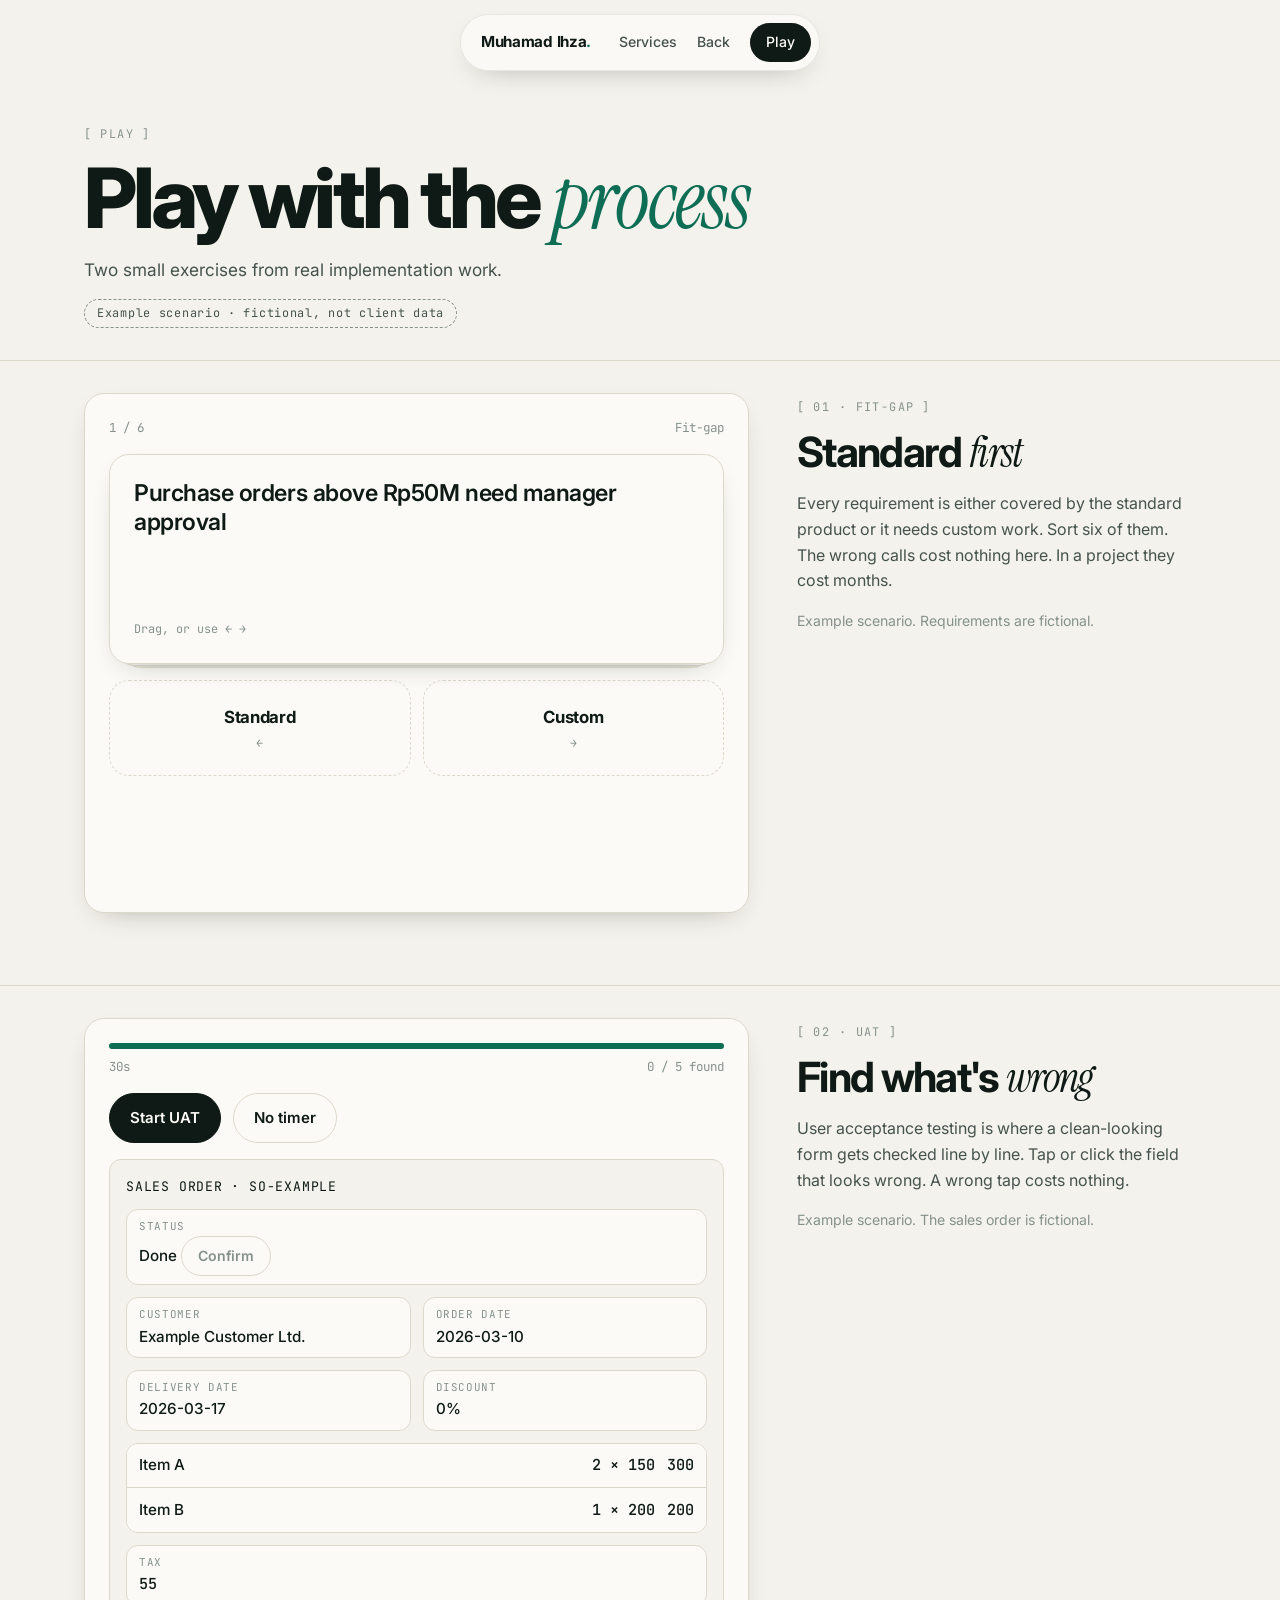
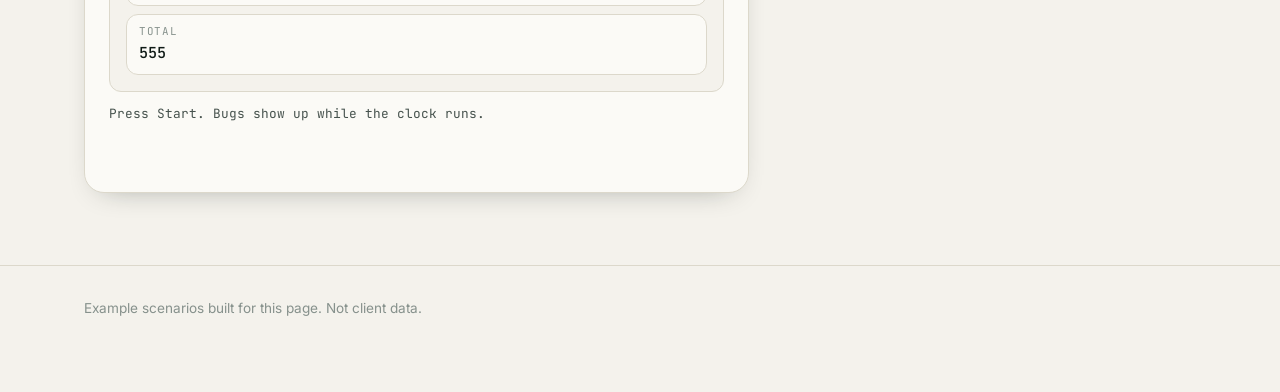
==== play.html @ a3ef5171 "Add play page: fit-gap sorter and UAT bug-catcher New play.html/play.css/play.js (vanilla, no librar" ====
<!doctype html>
<html lang="en">
<head>
<meta charset="utf-8">
<meta name="viewport" content="width=device-width,initial-scale=1,viewport-fit=cover">
<title>Play with the process — Muhamad Ihza</title>
<meta name="description" content="Two small exercises from real implementation work: sort requirements into Standard or Custom, and catch bugs in a mock sales order before go-live.">
<meta name="theme-color" content="#f4f2ec">
<link rel="preconnect" href="https://fonts.googleapis.com">
<link rel="preconnect" href="https://fonts.gstatic.com" crossorigin>
<link rel="stylesheet" href="https://fonts.googleapis.com/css2?family=Inter:wght@400;500;600;700;800&family=Instrument+Serif:ital@0;1&family=JetBrains+Mono:wght@400;500&display=swap">
<link rel="stylesheet" href="play.css">
</head>
<body>

<header class="nav">
  <a class="brand" href="index.html">Muhamad Ihza<span>.</span></a>
  <nav aria-label="Main">
    <a href="index.html#services" class="hide-sm">Services</a>
    <a href="index.html">Back</a>
    <a href="#top" class="nav-cta" aria-current="page">Play</a>
  </nav>
</header>

<main id="top">
  <section class="intro">
    <div class="wrap">
      <span class="label">Play</span>
      <h1>Play with the <em>process</em></h1>
      <p>Two small exercises from real implementation work.</p>
      <span class="example-tag">Example scenario · fictional, not client data</span>
    </div>
  </section>

  <!-- 1. Fit-gap sorter -->
  <section class="game" id="fitgap" aria-labelledby="fg-title">
    <div class="wrap game-grid">
      <div class="game-play">
        <div class="panel" id="fg-panel">
          <div class="progress-line"><span id="fg-count">1 / 6</span><span>Fit-gap</span></div>
          <div id="fg-game">
            <div class="stage" id="fg-stage">
              <div class="rcard" id="fg-card" tabindex="0" role="group" aria-label="Requirement card" aria-describedby="fg-hint">
                <span class="tick" aria-hidden="true"><svg viewBox="0 0 24 24"><path d="M5 12.5l4.5 4.5L19 7.5"/></svg></span>
                <p class="req" id="fg-req"></p>
                <p class="hint" id="fg-hint">Drag, or use ← →</p>
              </div>
            </div>
            <div class="zones" id="fg-zones">
              <button type="button" class="zone" data-pick="standard"><strong>Standard</strong><small>←</small></button>
              <button type="button" class="zone" data-pick="custom"><strong>Custom</strong><small>→</small></button>
            </div>
            <div class="feedback" id="fg-feedback" aria-live="polite"></div>
          </div>
          <div class="result" id="fg-result" hidden>
            <div class="score" id="fg-score"></div>
            <p>4 of 6 fit Standard. Standard first; customize only when it pays.</p>
            <div class="row">
              <button type="button" class="btn primary" id="fg-again">Play again</button>
              <a class="btn" href="index.html#services">See Services</a>
            </div>
          </div>
        </div>
      </div>
      <div class="game-copy">
        <span class="label">01 · Fit-gap</span>
        <h2 id="fg-title">Standard <em>first</em></h2>
        <p>Every requirement is either covered by the standard product or it needs custom work. Sort six of them. The wrong calls cost nothing here. In a project they cost months.</p>
        <p class="note">Example scenario. Requirements are fictional.</p>
      </div>
    </div>
  </section>

  <!-- 2. UAT bug-catcher -->
  <section class="game" id="uat" aria-labelledby="uat-title">
    <div class="wrap game-grid">
      <div class="game-play">
        <div class="panel">
          <div class="timer" aria-hidden="true"><i id="uat-bar"></i></div>
          <div class="timer-row"><span id="uat-time">30s</span><span id="uat-found-count">0 / 5 found</span></div>
          <div class="controls">
            <button type="button" class="btn primary" id="uat-start">Start UAT</button>
            <button type="button" class="btn" id="uat-notimer">No timer</button>
            <button type="button" class="btn" id="uat-finish" hidden>Finish now</button>
          </div>

          <div class="so" id="uat-form" aria-label="Mock sales order form">
            <div class="so-head">
              <span class="ttl">Sales Order · SO-EXAMPLE</span>
              <button type="button" class="chk" data-id="status" disabled><small>Status</small><span class="v">Done</span> <span class="fakebtn off" id="uat-confirm">Confirm</span></button>
            </div>
            <div class="fields">
              <button type="button" class="chk" data-id="customer" disabled><small>Customer</small><span class="v">Example Customer Ltd.</span></button>
              <button type="button" class="chk" data-id="odate" disabled><small>Order date</small><span class="v">2026-03-10</span></button>
              <button type="button" class="chk" data-id="ddate" disabled><small>Delivery date</small><span class="v" data-good="2026-03-17" data-bad="2026-03-02">2026-03-17</span></button>
              <button type="button" class="chk" data-id="discount" disabled><small>Discount</small><span class="v" data-good="0%" data-bad="120%">0%</span></button>
            </div>
            <div class="lines" role="group" aria-label="Order lines">
              <button type="button" class="chk" data-id="l1" disabled><span class="v">Item A</span><span class="v mono">2 × 150</span><span class="v mono">300</span></button>
              <button type="button" class="chk" data-id="l2" disabled><span class="v">Item B</span><span class="v mono">1 × 200</span><span class="v mono">200</span></button>
            </div>
            <div class="totals">
              <button type="button" class="chk" data-id="tax" disabled><small>Tax</small><span class="v mono" data-good="55" data-bad="—">55</span></button>
              <button type="button" class="chk" data-id="total" disabled><small>Total</small><span class="v mono" data-good="555" data-bad="505">555</span></button>
            </div>
          </div>

          <p class="status" id="uat-status" aria-live="polite">Press Start. Bugs show up while the clock runs.</p>
          <ul class="found" id="uat-found" aria-live="polite"></ul>
          <div class="result" id="uat-result" hidden>
            <div class="score" id="uat-score"></div>
            <p id="uat-msg"></p>
            <div class="row"><button type="button" class="btn primary" id="uat-again">Play again</button></div>
          </div>
        </div>
      </div>
      <div class="game-copy">
        <span class="label">02 · UAT</span>
        <h2 id="uat-title">Find what's <em>wrong</em></h2>
        <p>User acceptance testing is where a clean-looking form gets checked line by line. Tap or click the field that looks wrong. A wrong tap costs nothing.</p>
        <p class="note">Example scenario. The sales order is fictional.</p>
      </div>
    </div>
  </section>
</main>

<footer>
  <div class="wrap">Example scenarios built for this page. Not client data.</div>
</footer>

<script src="play.js"></script>
</body>
</html>
---- play.css ----
/* play.css — styles for play.html only. Tokens copied from index.html :root (keep in sync). */
:root{
  --bg:#f4f2ec; --bg2:#ebe8de; --card:#fbfaf6; --ink:#0f1a16; --ink2:#46524d; --ink3:#86918c; --line:#dcd8cb;
  --green:#0e6e55; --deep:#0a3a2e; --mint:#4fc8a4; --amber:#e2a84f;
  --font:"Inter",system-ui,-apple-system,"Segoe UI",sans-serif;
  --serif:"Instrument Serif","Times New Roman",serif;
  --mono:"JetBrains Mono",ui-monospace,Menlo,Consolas,monospace;
  /* derived for this page (spec: spacing 4/8/12/16/24/32, radius 12/20/999) */
  --s1:4px; --s2:8px; --s3:12px; --s4:16px; --s5:24px; --s6:32px;
  --r-input:12px; --r-card:20px; --r-pill:999px;
  --ease:cubic-bezier(.2,.7,.2,1);
  --shadow-card:0 10px 30px -18px color-mix(in srgb,var(--ink) 45%,transparent);
  --mint-soft:color-mix(in srgb,var(--mint) 22%,var(--card));
  --amber-soft:color-mix(in srgb,var(--amber) 24%,var(--card));
  --green-soft:color-mix(in srgb,var(--green) 10%,var(--card));
}
*{box-sizing:border-box}
html{scroll-behavior:smooth;scroll-padding-top:84px;-webkit-text-size-adjust:100%}
html,body{overflow-x:clip}
body{margin:0;background:var(--bg);color:var(--ink);font-family:var(--font);font-size:16px;line-height:1.6;-webkit-font-smoothing:antialiased}
h1,h2,h3,p,ol,ul{margin:0;padding:0}
ol,ul{list-style:none}
a{color:inherit}
button{font:inherit;color:inherit}
[hidden]{display:none!important}
:focus-visible{outline:2px solid var(--green);outline-offset:3px;border-radius:6px}
em{font-family:var(--serif);font-style:italic;font-weight:400}
.wrap{max-width:1160px;margin:0 auto;padding-inline:var(--s5)}
.label{font-family:var(--mono);font-size:.74rem;letter-spacing:.12em;text-transform:uppercase;color:var(--ink3);display:inline-flex;gap:var(--s2)}
.label::before{content:"["}.label::after{content:"]"}
.mono{font-family:var(--mono)}
.sr{position:absolute;width:1px;height:1px;overflow:hidden;clip-path:inset(50%);white-space:nowrap}

/* nav pill (same as index) */
.nav{position:fixed;top:14px;left:50%;transform:translateX(-50%);z-index:30;display:flex;align-items:center;gap:28px;padding:var(--s2) var(--s2) var(--s2) 20px;border-radius:var(--r-pill);
  background:color-mix(in srgb,var(--card) 88%,transparent);backdrop-filter:saturate(180%) blur(14px);-webkit-backdrop-filter:saturate(180%) blur(14px);
  border:1px solid color-mix(in srgb,var(--ink) 8%,transparent);box-shadow:var(--shadow-card);max-width:calc(100vw - 24px)}
.brand{font-weight:700;text-decoration:none;font-size:.95rem;letter-spacing:-.02em;white-space:nowrap}
.brand span{color:var(--green)}
.nav nav{display:flex;align-items:center;gap:20px}
.nav nav a{text-decoration:none;color:var(--ink2);font-size:.88rem;font-weight:500;white-space:nowrap}
.nav nav a:hover{color:var(--ink)}
.nav-cta{background:var(--ink);color:var(--card)!important;padding:var(--s2) var(--s4);border-radius:var(--r-pill)}
@media (max-width:680px){.hide-sm{display:none}.nav{gap:var(--s3)}.nav nav{gap:var(--s3)}}

/* buttons */
.btn{font-weight:600;font-size:.94rem;min-height:44px;padding:var(--s3) 20px;border-radius:var(--r-pill);border:1px solid var(--line);background:var(--card);color:var(--ink);text-decoration:none;cursor:pointer;display:inline-flex;align-items:center;justify-content:center;transition:transform .2s var(--ease),background .2s}
.btn:hover{transform:translateY(-1px)}
.btn:disabled{opacity:.45;cursor:not-allowed;transform:none}
.btn.primary{background:var(--ink);border-color:var(--ink);color:var(--card)}

/* intro */
.intro{padding:120px 0 var(--s6)}
.intro h1{font-size:clamp(2.6rem,7vw,5.2rem);font-weight:800;letter-spacing:-.05em;line-height:.95;margin-top:var(--s3)}
.intro h1 em{font-weight:400;letter-spacing:-.02em;color:var(--green)}
.intro p{max-width:46ch;margin-top:var(--s4);color:var(--ink2);font-size:1.08rem}
.example-tag{display:inline-block;margin-top:var(--s4);font-family:var(--mono);font-size:.74rem;letter-spacing:.06em;padding:var(--s1) var(--s3);border:1px dashed var(--ink3);border-radius:var(--r-pill);color:var(--ink2)}

/* game sections: game left, explanation right on desktop */
.game{padding:var(--s6) 0 72px;border-top:1px solid var(--line)}
.game-grid{display:grid;gap:var(--s5)}
@media (min-width:900px){.game-grid{grid-template-columns:minmax(0,1.25fr) minmax(0,.75fr);gap:48px;align-items:start}}
.game-copy h2{font-size:clamp(1.8rem,3.4vw,2.6rem);font-weight:700;letter-spacing:-.04em;line-height:1.05;margin-top:var(--s3)}
.game-copy p{margin-top:var(--s4);color:var(--ink2);max-width:44ch}
.game-copy .note{font-size:.88rem;color:var(--ink3)}
@media (min-width:900px){.game-copy{position:sticky;top:96px;order:2}.game-play{order:1}}

.panel{background:var(--card);border:1px solid var(--line);border-radius:var(--r-card);padding:var(--s5);box-shadow:var(--shadow-card)}
.progress-line{display:flex;justify-content:space-between;font-family:var(--mono);font-size:.78rem;color:var(--ink3);margin-bottom:var(--s4)}

/* ---------- 1. fit-gap sorter ---------- */
.stage{position:relative;height:210px;margin-bottom:var(--s4)}
.stage::before,.stage::after{content:"";position:absolute;inset:0;border-radius:var(--r-card);background:var(--bg2);border:1px solid var(--line);z-index:0}
.stage::before{transform:translateY(8px) scale(.96)}
.stage::after{transform:translateY(4px) scale(.98);background:var(--card)}
.rcard{position:absolute;inset:0;z-index:2;background:var(--card);border:1px solid var(--line);border-radius:var(--r-card);box-shadow:var(--shadow-card);
  padding:var(--s5);display:flex;flex-direction:column;justify-content:space-between;cursor:grab;touch-action:none;user-select:none;-webkit-user-select:none;will-change:transform;
  transition:border-color .15s,opacity .12s}
.rcard:hover,.rcard:focus-visible{border-color:var(--green)}
.rcard.dragging{cursor:grabbing;border-color:var(--green)}
.rcard.done{pointer-events:none}
.rcard.hidden{opacity:0;pointer-events:none}
.rcard .req{font-size:clamp(1.15rem,3.4vw,1.45rem);font-weight:600;letter-spacing:-.02em;line-height:1.25}
.rcard .hint{font-family:var(--mono);font-size:.74rem;color:var(--ink3)}
.rcard .tick{position:absolute;top:var(--s4);right:var(--s4);width:28px;height:28px;border-radius:var(--r-pill);background:var(--green);display:grid;place-items:center;opacity:0;transform:scale(.6)}
.rcard .tick svg{width:16px;height:16px;stroke:var(--card);fill:none;stroke-width:3;stroke-linecap:round;stroke-linejoin:round}
.rcard.right .tick{opacity:1;transform:none;transition:opacity .2s,transform .3s var(--ease)}
@keyframes enter{from{opacity:0;translate:0 22px}to{opacity:1;translate:0 0}}
.rcard.enter{animation:enter .35s var(--ease) both}

.zones{display:grid;grid-template-columns:1fr 1fr;gap:var(--s3)}
.zone{min-height:96px;border:1.5px dashed var(--line);border-radius:var(--r-card);background:transparent;cursor:pointer;display:flex;flex-direction:column;align-items:center;justify-content:center;gap:var(--s1);
  transition:border-color .15s,background .15s;padding:var(--s3)}
.zone strong{font-size:1.05rem;letter-spacing:-.02em}
.zone small{font-family:var(--mono);font-size:.72rem;color:var(--ink3)}
.zone.hot{border-color:var(--green);border-style:solid;background:var(--green-soft)}
.zone:disabled{cursor:default;opacity:.6}
@media (max-width:899px){.zones{position:sticky;bottom:var(--s3);z-index:5;background:var(--card);padding:var(--s2);border-radius:var(--r-card);border:1px solid var(--line)}}

.feedback{min-height:96px;margin-top:var(--s4);display:flex;flex-wrap:wrap;gap:var(--s3);align-items:center}
.chip{display:inline-block;font-family:var(--mono);font-size:.78rem;font-weight:500;padding:var(--s1) var(--s3);border-radius:var(--r-pill);border:1px solid var(--line)}
.chip.ok{background:var(--mint-soft);border-color:var(--mint)}
.chip.no{background:var(--amber-soft);border-color:var(--amber)}
.feedback .why{flex:1 1 100%;color:var(--ink2);font-size:.96rem;margin:0}
.feedback .btn{margin-left:auto}
.result{text-align:left}
.result .score{font-family:var(--mono);font-size:clamp(2.4rem,9vw,3.6rem);letter-spacing:-.04em;font-weight:500;line-height:1}
.result p{margin-top:var(--s3);font-size:1.15rem;font-weight:600;letter-spacing:-.02em;max-width:34ch}
.result .row{display:flex;flex-wrap:wrap;gap:var(--s3);margin-top:var(--s5)}

/* ---------- 2. UAT bug-catcher ---------- */
.timer{height:6px;border-radius:var(--r-pill);background:var(--bg2);overflow:hidden;margin-bottom:var(--s2)}
.timer i{display:block;height:100%;background:var(--green);transform-origin:0 50%;transform:scaleX(1)}
.timer-row{display:flex;justify-content:space-between;align-items:center;font-family:var(--mono);font-size:.78rem;color:var(--ink3);margin-bottom:var(--s4);gap:var(--s3)}
.controls{display:flex;flex-wrap:wrap;gap:var(--s3);margin-bottom:var(--s4)}

.so{border:1px solid var(--line);border-radius:var(--r-input);background:var(--bg);padding:var(--s4);display:grid;gap:var(--s3)}
.so-head{display:flex;justify-content:space-between;align-items:center;gap:var(--s3);flex-wrap:wrap}
.so-head .ttl{font-family:var(--mono);font-size:.82rem;letter-spacing:.06em;text-transform:uppercase}
.fields{display:grid;gap:var(--s3);grid-template-columns:1fr 1fr}
@media (max-width:420px){.fields{grid-template-columns:1fr}}
.chk{display:block;width:100%;text-align:left;background:var(--card);border:1px solid var(--line);border-radius:var(--r-input);padding:var(--s2) var(--s3);cursor:pointer;min-height:44px;position:relative;outline-offset:2px;transition:border-color .15s}
.chk small{display:block;font-family:var(--mono);font-size:.68rem;letter-spacing:.06em;text-transform:uppercase;color:var(--ink3)}
.chk span.v{font-weight:500;font-size:.95rem}
.chk:disabled{cursor:default}
.chk:not(:disabled):hover{border-color:var(--ink3)}
.chk.appear{animation:bugin .25s var(--ease) both}
@keyframes bugin{from{opacity:.2;translate:0 16px}to{opacity:1;translate:0 0}}
.chk.shown{box-shadow:0 0 0 2px var(--amber);animation:bugin .25s var(--ease) both,pulse1 .9s ease-out 1 .25s}
@keyframes pulse1{0%{box-shadow:0 0 0 2px var(--amber)}40%{box-shadow:0 0 0 6px color-mix(in srgb,var(--amber) 35%,transparent)}100%{box-shadow:0 0 0 2px var(--amber)}}
.chk.caught{box-shadow:0 0 0 2px var(--green);border-color:var(--green);background:var(--green-soft)}
.chk.missed{box-shadow:0 0 0 2px var(--amber)}
.chk.shake{animation:shake .24s linear 1}
@keyframes shake{0%,100%{translate:0}25%{translate:-4px}75%{translate:4px}}
.lines{border:1px solid var(--line);border-radius:var(--r-input);overflow:hidden;background:var(--card)}
.lines .chk{border:0;border-radius:0;border-bottom:1px solid var(--line);display:grid;grid-template-columns:1fr auto auto;gap:var(--s3);align-items:center}
.lines .chk:last-child{border-bottom:0}
.lines .chk small{display:none}
.totals{display:grid;gap:var(--s2)}
.status-row{display:grid;grid-template-columns:1fr auto;gap:var(--s3);align-items:stretch}
.fakebtn{pointer-events:none;border:1px solid var(--ink);background:var(--ink);color:var(--card);border-radius:var(--r-pill);padding:var(--s2) var(--s4);font-size:.88rem;font-weight:600;display:inline-flex;align-items:center}
.fakebtn.off{background:transparent;color:var(--ink3);border-color:var(--line)}
.found{margin-top:var(--s4);display:grid;gap:var(--s2);min-height:24px}
.found li{font-size:.92rem;padding:var(--s2) var(--s3);border-radius:var(--r-input);background:var(--mint-soft);border:1px solid var(--mint);animation:bugin .25s var(--ease) both}
.found li.miss{background:var(--amber-soft);border-color:var(--amber)}
.status{min-height:24px;margin-top:var(--s3);font-family:var(--mono);font-size:.8rem;color:var(--ink2)}

footer{padding:var(--s6) 0 72px;color:var(--ink3);font-size:.85rem;border-top:1px solid var(--line)}

@media (prefers-reduced-motion:reduce){
  html{scroll-behavior:auto}
  *,*::before,*::after{animation:none!important;transition:none!important}
  .rcard.enter{animation:none!important}
  .rcard{transition:opacity .12s!important}
  .found li{animation:none!important}
}
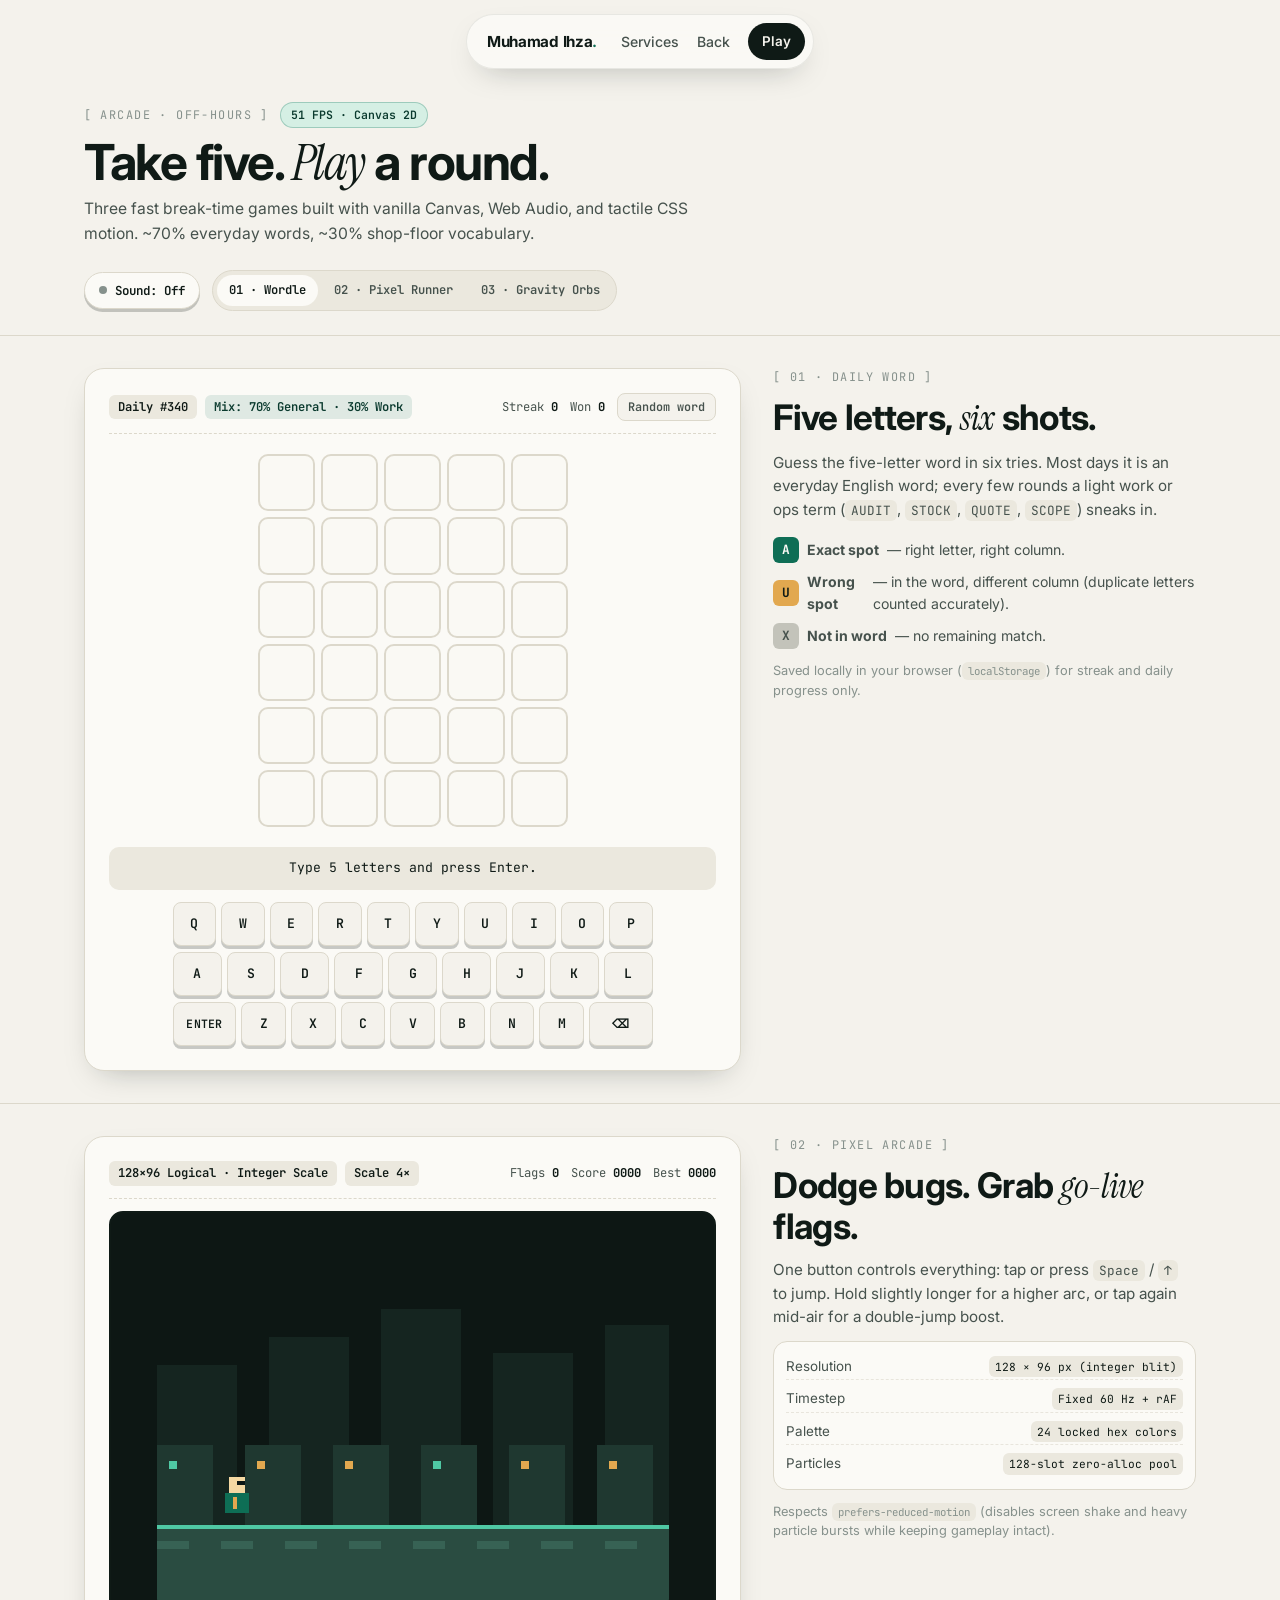
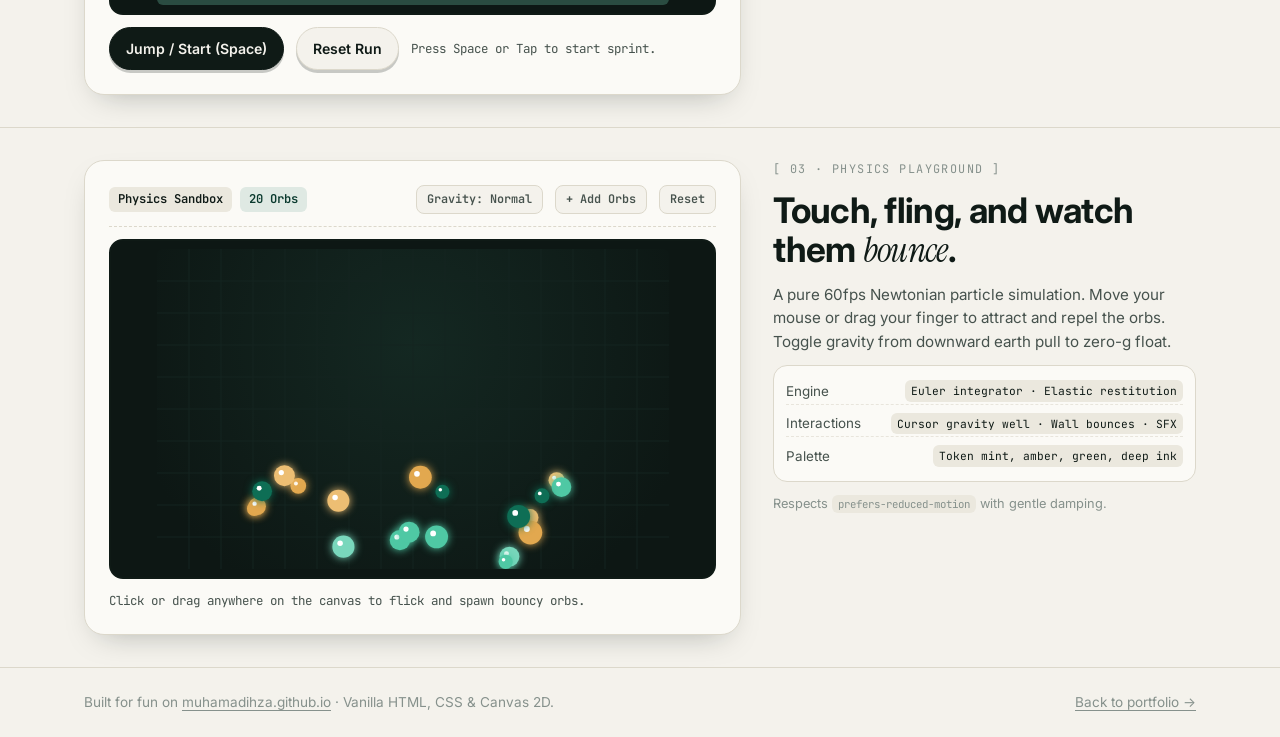
==== commit 2b491290: "feat(play): add arcade v2 modular foundation (wordle, pixel runner, gravity orbs, web audio)" ====
--- a/play.html
+++ b/play.html
@@ -3,12 +3,12 @@
 <head>
 <meta charset="utf-8">
 <meta name="viewport" content="width=device-width,initial-scale=1,viewport-fit=cover">
-<title>Play with the process — Muhamad Ihza</title>
-<meta name="description" content="Two small exercises from real implementation work: sort requirements into Standard or Custom, and catch bugs in a mock sales order before go-live.">
+<title>Play · Mini Arcade — Muhamad Ihza</title>
+<meta name="description" content="Break-time games on Muhamad Ihza's portfolio: 5-letter daily word puzzle, 1-button pixel-art sprint runner, and interactive gravity orbs sandbox.">
 <meta name="theme-color" content="#f4f2ec">
 <link rel="preconnect" href="https://fonts.googleapis.com">
 <link rel="preconnect" href="https://fonts.gstatic.com" crossorigin>
-<link rel="stylesheet" href="https://fonts.googleapis.com/css2?family=Inter:wght@400;500;600;700;800&family=Instrument+Serif:ital@0;1&family=JetBrains+Mono:wght@400;500&display=swap">
+<link rel="stylesheet" href="https://fonts.googleapis.com/css2?family=Inter:wght@400;500;600;700;800&family=Instrument+Serif:ital@0;1&family=JetBrains+Mono:wght@400;500;600;700&display=swap">
 <link rel="stylesheet" href="play.css">
 </head>
 <body>
@@ -24,110 +24,165 @@
 
 <main id="top">
   <section class="intro">
-    <div class="wrap">
-      <span class="label">Play</span>
-      <h1>Play with the <em>process</em></h1>
-      <p>Two small exercises from real implementation work.</p>
-      <span class="example-tag">Example scenario · fictional, not client data</span>
-    </div>
-  </section>
-
-  <!-- 1. Fit-gap sorter -->
-  <section class="game" id="fitgap" aria-labelledby="fg-title">
-    <div class="wrap game-grid">
-      <div class="game-play">
-        <div class="panel" id="fg-panel">
-          <div class="progress-line"><span id="fg-count">1 / 6</span><span>Fit-gap</span></div>
-          <div id="fg-game">
-            <div class="stage" id="fg-stage">
-              <div class="rcard" id="fg-card" tabindex="0" role="group" aria-label="Requirement card" aria-describedby="fg-hint">
-                <span class="tick" aria-hidden="true"><svg viewBox="0 0 24 24"><path d="M5 12.5l4.5 4.5L19 7.5"/></svg></span>
-                <p class="req" id="fg-req"></p>
-                <p class="hint" id="fg-hint">Drag, or use ← →</p>
-              </div>
-            </div>
-            <div class="zones" id="fg-zones">
-              <button type="button" class="zone" data-pick="standard"><strong>Standard</strong><small>←</small></button>
-              <button type="button" class="zone" data-pick="custom"><strong>Custom</strong><small>→</small></button>
-            </div>
-            <div class="feedback" id="fg-feedback" aria-live="polite"></div>
-          </div>
-          <div class="result" id="fg-result" hidden>
-            <div class="score" id="fg-score"></div>
-            <p>4 of 6 fit Standard. Standard first; customize only when it pays.</p>
-            <div class="row">
-              <button type="button" class="btn primary" id="fg-again">Play again</button>
-              <a class="btn" href="index.html#services">See Services</a>
-            </div>
-          </div>
+    <div class="wrap intro-bar">
+      <div class="intro-copy">
+        <div class="meta-row">
+          <span class="label">Arcade · Off-hours</span>
+          <span class="badge-live" id="fps-badge" title="Real-time fixed-step loop monitor">60 FPS · Canvas 2D</span>
         </div>
+        <h1>Take five. <em>Play</em> a round.</h1>
+        <p class="sub">Three fast break-time games built with vanilla Canvas, Web Audio, and tactile CSS motion. ~70% everyday words, ~30% shop-floor vocabulary.</p>
       </div>
-      <div class="game-copy">
-        <span class="label">01 · Fit-gap</span>
-        <h2 id="fg-title">Standard <em>first</em></h2>
-        <p>Every requirement is either covered by the standard product or it needs custom work. Sort six of them. The wrong calls cost nothing here. In a project they cost months.</p>
-        <p class="note">Example scenario. Requirements are fictional.</p>
+      <div class="intro-controls">
+        <button type="button" class="pill-btn" id="sound-toggle" aria-pressed="false" title="Toggle synthesized Web Audio sound effects">
+          <span class="dot" aria-hidden="true"></span>
+          <span id="sound-label">Sound: Off</span>
+        </button>
+        <div class="mode-switch" role="tablist" aria-label="Jump to game">
+          <a class="chip active" href="#word-section">01 · Wordle</a>
+          <a class="chip" href="#runner-section">02 · Pixel Runner</a>
+          <a class="chip" href="#orbs-section">03 · Gravity Orbs</a>
+        </div>
       </div>
     </div>
   </section>
 
-  <!-- 2. UAT bug-catcher -->
-  <section class="game" id="uat" aria-labelledby="uat-title">
-    <div class="wrap game-grid">
-      <div class="game-play">
-        <div class="panel">
-          <div class="timer" aria-hidden="true"><i id="uat-bar"></i></div>
-          <div class="timer-row"><span id="uat-time">30s</span><span id="uat-found-count">0 / 5 found</span></div>
-          <div class="controls">
-            <button type="button" class="btn primary" id="uat-start">Start UAT</button>
-            <button type="button" class="btn" id="uat-notimer">No timer</button>
-            <button type="button" class="btn" id="uat-finish" hidden>Finish now</button>
+  <!-- GAME 01: 5-LETTER WORD PUZZLE -->
+  <section class="arcade-sec" id="word-section" aria-labelledby="word-title">
+    <div class="wrap arcade-grid">
+      <div class="cabinet" id="word-cabinet">
+        <div class="cab-head">
+          <div class="cab-title-group">
+            <span class="cab-tag" id="word-mode-badge">Daily #1</span>
+            <span class="cab-tag tag-cat" id="word-cat-hint" title="Word bank mix: ~70% general, ~30% work/ERP">Mix: 70% General · 30% Work</span>
           </div>
-
-          <div class="so" id="uat-form" aria-label="Mock sales order form">
-            <div class="so-head">
-              <span class="ttl">Sales Order · SO-EXAMPLE</span>
-              <button type="button" class="chk" data-id="status" disabled><small>Status</small><span class="v">Done</span> <span class="fakebtn off" id="uat-confirm">Confirm</span></button>
-            </div>
-            <div class="fields">
-              <button type="button" class="chk" data-id="customer" disabled><small>Customer</small><span class="v">Example Customer Ltd.</span></button>
-              <button type="button" class="chk" data-id="odate" disabled><small>Order date</small><span class="v">2026-03-10</span></button>
-              <button type="button" class="chk" data-id="ddate" disabled><small>Delivery date</small><span class="v" data-good="2026-03-17" data-bad="2026-03-02">2026-03-17</span></button>
-              <button type="button" class="chk" data-id="discount" disabled><small>Discount</small><span class="v" data-good="0%" data-bad="120%">0%</span></button>
-            </div>
-            <div class="lines" role="group" aria-label="Order lines">
-              <button type="button" class="chk" data-id="l1" disabled><span class="v">Item A</span><span class="v mono">2 × 150</span><span class="v mono">300</span></button>
-              <button type="button" class="chk" data-id="l2" disabled><span class="v">Item B</span><span class="v mono">1 × 200</span><span class="v mono">200</span></button>
-            </div>
-            <div class="totals">
-              <button type="button" class="chk" data-id="tax" disabled><small>Tax</small><span class="v mono" data-good="55" data-bad="—">55</span></button>
-              <button type="button" class="chk" data-id="total" disabled><small>Total</small><span class="v mono" data-good="555" data-bad="505">555</span></button>
-            </div>
-          </div>
-
-          <p class="status" id="uat-status" aria-live="polite">Press Start. Bugs show up while the clock runs.</p>
-          <ul class="found" id="uat-found" aria-live="polite"></ul>
-          <div class="result" id="uat-result" hidden>
-            <div class="score" id="uat-score"></div>
-            <p id="uat-msg"></p>
-            <div class="row"><button type="button" class="btn primary" id="uat-again">Play again</button></div>
+          <div class="cab-stats" aria-label="Word game statistics">
+            <span>Streak <strong id="word-streak">0</strong></span>
+            <span>Won <strong id="word-won">0</strong></span>
+            <button type="button" class="btn-sm" id="word-random-btn">Random word</button>
+            <button type="button" class="btn-sm" id="word-daily-btn" hidden>Back to Daily</button>
           </div>
         </div>
+
+        <div class="board-stage" id="word-stage">
+          <canvas class="fx-canvas" id="word-fx-canvas" aria-hidden="true"></canvas>
+          <div class="word-board" id="word-board" role="grid" aria-label="5-letter word puzzle board, 6 rows of 5 tiles"></div>
+        </div>
+
+        <div class="word-banner" id="word-banner" role="status" aria-live="polite">
+          Type 5 letters and press Enter.
+        </div>
+
+        <div class="kb" id="word-kb" role="group" aria-label="On-screen keyboard"></div>
       </div>
-      <div class="game-copy">
-        <span class="label">02 · UAT</span>
-        <h2 id="uat-title">Find what's <em>wrong</em></h2>
-        <p>User acceptance testing is where a clean-looking form gets checked line by line. Tap or click the field that looks wrong. A wrong tap costs nothing.</p>
-        <p class="note">Example scenario. The sales order is fictional.</p>
+
+      <aside class="arcade-side">
+        <span class="label">01 · Daily Word</span>
+        <h2 id="word-title">Five letters, <em>six</em> shots.</h2>
+        <p>Guess the five-letter word in six tries. Most days it is an everyday English word; every few rounds a light work or ops term (<code>AUDIT</code>, <code>STOCK</code>, <code>QUOTE</code>, <code>SCOPE</code>) sneaks in.</p>
+        <ul class="legend" aria-label="Tile color guide">
+          <li><span class="sw sw-correct">A</span> <strong>Exact spot</strong> — right letter, right column.</li>
+          <li><span class="sw sw-present">U</span> <strong>Wrong spot</strong> — in the word, different column (duplicate letters counted accurately).</li>
+          <li><span class="sw sw-absent">X</span> <strong>Not in word</strong> — no remaining match.</li>
+        </ul>
+        <p class="side-note">Saved locally in your browser (<code>localStorage</code>) for streak and daily progress only.</p>
+      </aside>
+    </div>
+  </section>
+
+  <!-- GAME 02: PIXEL ARCADE RUNNER -->
+  <section class="arcade-sec" id="runner-section" aria-labelledby="runner-title">
+    <div class="wrap arcade-grid">
+      <div class="cabinet" id="runner-cabinet">
+        <div class="cab-head">
+          <div class="cab-title-group">
+            <span class="cab-tag">128×96 Logical · Integer Scale</span>
+            <span class="cab-tag" id="runner-scale-tag">Scale 4×</span>
+          </div>
+          <div class="cab-stats" aria-label="Runner scores">
+            <span>Flags <strong id="runner-flags">0</strong></span>
+            <span>Score <strong id="runner-score">0000</strong></span>
+            <span>Best <strong id="runner-best">0000</strong></span>
+          </div>
+        </div>
+
+        <div class="pixel-viewport" id="runner-viewport">
+          <canvas id="runner-canvas" width="512" height="384" tabindex="0" role="application" aria-label="Sprint Runner pixel game. Press Space, Up Arrow, or tap to jump over bugs and collect Go-Live flags."></canvas>
+        </div>
+
+        <div class="runner-bar">
+          <button type="button" class="btn primary" id="runner-action-btn">Jump / Start (Space)</button>
+          <button type="button" class="btn" id="runner-restart-btn">Reset Run</button>
+          <span class="runner-status" id="runner-status" aria-live="polite">Press Space or Tap canvas to launch sprint.</span>
+        </div>
       </div>
+
+      <aside class="arcade-side">
+        <span class="label">02 · Pixel Arcade</span>
+        <h2 id="runner-title">Dodge bugs. Grab <em>go-live</em> flags.</h2>
+        <p>One button controls everything: tap or press <code>Space</code> / <code>↑</code> to jump. Hold slightly longer for a higher arc, or tap again mid-air for a double-jump boost.</p>
+        <div class="spec-box">
+          <div class="spec-row"><span>Resolution</span><code>128 × 96 px (integer blit)</code></div>
+          <div class="spec-row"><span>Timestep</span><code>Fixed 60 Hz + rAF</code></div>
+          <div class="spec-row"><span>Palette</span><code>24 locked hex colors</code></div>
+          <div class="spec-row"><span>Particles</span><code>128-slot zero-alloc pool</code></div>
+        </div>
+        <p class="side-note">Respects <code>prefers-reduced-motion</code> (disables screen shake and heavy particle bursts while keeping gameplay intact).</p>
+      </aside>
+    </div>
+  </section>
+
+  <!-- GAME 03: GRAVITY ORBS -->
+  <section class="arcade-sec" id="orbs-section" aria-labelledby="orbs-title">
+    <div class="wrap arcade-grid">
+      <div class="cabinet" id="orbs-cabinet">
+        <div class="cab-head">
+          <div class="cab-title-group">
+            <span class="cab-tag">Physics Sandbox</span>
+            <span class="cab-tag tag-cat" id="orbs-count-badge">24 Orbs</span>
+          </div>
+          <div class="cab-stats" aria-label="Orbs controls">
+            <button type="button" class="btn-sm" id="orbs-gravity-btn">Gravity: Normal</button>
+            <button type="button" class="btn-sm" id="orbs-spawn-btn">+ Add Orbs</button>
+            <button type="button" class="btn-sm" id="orbs-clear-btn">Reset</button>
+          </div>
+        </div>
+
+        <div class="pixel-viewport orbs-viewport" id="orbs-viewport">
+          <canvas id="orbs-canvas" width="512" height="320" tabindex="0" role="application" aria-label="Gravity Orbs physics playground. Click or tap to launch bouncing orbs with interactive gravity."></canvas>
+        </div>
+
+        <div class="runner-bar">
+          <span class="runner-status" id="orbs-status" aria-live="polite">Click or drag anywhere on the canvas to flick and spawn bouncy orbs.</span>
+        </div>
+      </div>
+
+      <aside class="arcade-side">
+        <span class="label">03 · Physics Playground</span>
+        <h2 id="orbs-title">Touch, fling, and watch them <em>bounce</em>.</h2>
+        <p>A pure 60fps Newtonian particle simulation. Move your mouse or drag your finger to attract and repel the orbs. Toggle gravity from downward earth pull to zero-g float.</p>
+        <div class="spec-box">
+          <div class="spec-row"><span>Engine</span><code>Euler integrator · Elastic restitution</code></div>
+          <div class="spec-row"><span>Interactions</span><code>Cursor gravity well · Wall bounces · SFX</code></div>
+          <div class="spec-row"><span>Palette</span><code>Token mint, amber, green, deep ink</code></div>
+        </div>
+        <p class="side-note">Respects <code>prefers-reduced-motion</code> with gentle damping.</p>
+      </aside>
     </div>
   </section>
 </main>
 
 <footer>
-  <div class="wrap">Example scenarios built for this page. Not client data.</div>
+  <div class="wrap footer-row">
+    <span>Built for fun on <a href="index.html">muhamadihza.github.io</a> · Vanilla HTML, CSS &amp; Canvas 2D.</span>
+    <a href="index.html#contact">Back to portfolio →</a>
+  </div>
 </footer>
 
+<script src="play-audio.js"></script>
+<script src="play-wordle.js"></script>
+<script src="play-runner.js"></script>
+<script src="play-orbs.js"></script>
 <script src="play.js"></script>
 </body>
 </html>
--- a/play.css
+++ b/play.css
@@ -1,156 +1,210 @@
-/* play.css — styles for play.html only. Tokens copied from index.html :root (keep in sync). */
+/* play.css — Arcade v2 foundation styles for play.html.
+   Design tokens copied from index.html :root and extended with tactile arcade surface tokens. */
 :root{
   --bg:#f4f2ec; --bg2:#ebe8de; --card:#fbfaf6; --ink:#0f1a16; --ink2:#46524d; --ink3:#86918c; --line:#dcd8cb;
   --green:#0e6e55; --deep:#0a3a2e; --mint:#4fc8a4; --amber:#e2a84f;
   --font:"Inter",system-ui,-apple-system,"Segoe UI",sans-serif;
   --serif:"Instrument Serif","Times New Roman",serif;
   --mono:"JetBrains Mono",ui-monospace,Menlo,Consolas,monospace;
-  /* derived for this page (spec: spacing 4/8/12/16/24/32, radius 12/20/999) */
   --s1:4px; --s2:8px; --s3:12px; --s4:16px; --s5:24px; --s6:32px;
-  --r-input:12px; --r-card:20px; --r-pill:999px;
+  --r-input:10px; --r-card:20px; --r-pill:999px;
   --ease:cubic-bezier(.2,.7,.2,1);
-  --shadow-card:0 10px 30px -18px color-mix(in srgb,var(--ink) 45%,transparent);
+  --ease-spring:cubic-bezier(.22,1.35,.36,1);
+  --shadow-card:0 12px 32px -16px color-mix(in srgb,var(--ink) 35%,transparent);
+  --shadow-key:0 3px 0 color-mix(in srgb,var(--ink) 22%,transparent);
   --mint-soft:color-mix(in srgb,var(--mint) 22%,var(--card));
   --amber-soft:color-mix(in srgb,var(--amber) 24%,var(--card));
-  --green-soft:color-mix(in srgb,var(--green) 10%,var(--card));
+  --green-soft:color-mix(in srgb,var(--green) 12%,var(--card));
+  --absent-bg:color-mix(in srgb,var(--ink) 18%,var(--bg2));
+  --absent-ink:var(--ink2);
+  --tile-empty:color-mix(in srgb,var(--card) 92%,var(--bg2));
+  --cab-dark:#0d1714;
 }
 *{box-sizing:border-box}
 html{scroll-behavior:smooth;scroll-padding-top:84px;-webkit-text-size-adjust:100%}
 html,body{overflow-x:clip}
-body{margin:0;background:var(--bg);color:var(--ink);font-family:var(--font);font-size:16px;line-height:1.6;-webkit-font-smoothing:antialiased}
+body{margin:0;background:var(--bg);color:var(--ink);font-family:var(--font);font-size:16px;line-height:1.55;-webkit-font-smoothing:antialiased}
 h1,h2,h3,p,ol,ul{margin:0;padding:0}
 ol,ul{list-style:none}
 a{color:inherit}
-button{font:inherit;color:inherit}
+button{font:inherit;color:inherit;cursor:pointer}
 [hidden]{display:none!important}
 :focus-visible{outline:2px solid var(--green);outline-offset:3px;border-radius:6px}
 em{font-family:var(--serif);font-style:italic;font-weight:400}
+code{font-family:var(--mono);font-size:.84em;background:var(--bg2);padding:2px 6px;border-radius:6px}
 .wrap{max-width:1160px;margin:0 auto;padding-inline:var(--s5)}
 .label{font-family:var(--mono);font-size:.74rem;letter-spacing:.12em;text-transform:uppercase;color:var(--ink3);display:inline-flex;gap:var(--s2)}
 .label::before{content:"["}.label::after{content:"]"}
 .mono{font-family:var(--mono)}
-.sr{position:absolute;width:1px;height:1px;overflow:hidden;clip-path:inset(50%);white-space:nowrap}
-
-/* nav pill (same as index) */
-.nav{position:fixed;top:14px;left:50%;transform:translateX(-50%);z-index:30;display:flex;align-items:center;gap:28px;padding:var(--s2) var(--s2) var(--s2) 20px;border-radius:var(--r-pill);
+
+/* nav pill (matches index.html) */
+.nav{position:fixed;top:14px;left:50%;transform:translateX(-50%);z-index:30;display:flex;align-items:center;gap:24px;padding:var(--s2) var(--s2) var(--s2) 20px;border-radius:var(--r-pill);
   background:color-mix(in srgb,var(--card) 88%,transparent);backdrop-filter:saturate(180%) blur(14px);-webkit-backdrop-filter:saturate(180%) blur(14px);
   border:1px solid color-mix(in srgb,var(--ink) 8%,transparent);box-shadow:var(--shadow-card);max-width:calc(100vw - 24px)}
 .brand{font-weight:700;text-decoration:none;font-size:.95rem;letter-spacing:-.02em;white-space:nowrap}
 .brand span{color:var(--green)}
-.nav nav{display:flex;align-items:center;gap:20px}
+.nav nav{display:flex;align-items:center;gap:18px}
 .nav nav a{text-decoration:none;color:var(--ink2);font-size:.88rem;font-weight:500;white-space:nowrap}
 .nav nav a:hover{color:var(--ink)}
-.nav-cta{background:var(--ink);color:var(--card)!important;padding:var(--s2) var(--s4);border-radius:var(--r-pill)}
-@media (max-width:680px){.hide-sm{display:none}.nav{gap:var(--s3)}.nav nav{gap:var(--s3)}}
-
-/* buttons */
-.btn{font-weight:600;font-size:.94rem;min-height:44px;padding:var(--s3) 20px;border-radius:var(--r-pill);border:1px solid var(--line);background:var(--card);color:var(--ink);text-decoration:none;cursor:pointer;display:inline-flex;align-items:center;justify-content:center;transition:transform .2s var(--ease),background .2s}
-.btn:hover{transform:translateY(-1px)}
-.btn:disabled{opacity:.45;cursor:not-allowed;transform:none}
-.btn.primary{background:var(--ink);border-color:var(--ink);color:var(--card)}
-
-/* intro */
-.intro{padding:120px 0 var(--s6)}
-.intro h1{font-size:clamp(2.6rem,7vw,5.2rem);font-weight:800;letter-spacing:-.05em;line-height:.95;margin-top:var(--s3)}
-.intro h1 em{font-weight:400;letter-spacing:-.02em;color:var(--green)}
-.intro p{max-width:46ch;margin-top:var(--s4);color:var(--ink2);font-size:1.08rem}
-.example-tag{display:inline-block;margin-top:var(--s4);font-family:var(--mono);font-size:.74rem;letter-spacing:.06em;padding:var(--s1) var(--s3);border:1px dashed var(--ink3);border-radius:var(--r-pill);color:var(--ink2)}
-
-/* game sections: game left, explanation right on desktop */
-.game{padding:var(--s6) 0 72px;border-top:1px solid var(--line)}
-.game-grid{display:grid;gap:var(--s5)}
-@media (min-width:900px){.game-grid{grid-template-columns:minmax(0,1.25fr) minmax(0,.75fr);gap:48px;align-items:start}}
-.game-copy h2{font-size:clamp(1.8rem,3.4vw,2.6rem);font-weight:700;letter-spacing:-.04em;line-height:1.05;margin-top:var(--s3)}
-.game-copy p{margin-top:var(--s4);color:var(--ink2);max-width:44ch}
-.game-copy .note{font-size:.88rem;color:var(--ink3)}
-@media (min-width:900px){.game-copy{position:sticky;top:96px;order:2}.game-play{order:1}}
-
-.panel{background:var(--card);border:1px solid var(--line);border-radius:var(--r-card);padding:var(--s5);box-shadow:var(--shadow-card)}
-.progress-line{display:flex;justify-content:space-between;font-family:var(--mono);font-size:.78rem;color:var(--ink3);margin-bottom:var(--s4)}
-
-/* ---------- 1. fit-gap sorter ---------- */
-.stage{position:relative;height:210px;margin-bottom:var(--s4)}
-.stage::before,.stage::after{content:"";position:absolute;inset:0;border-radius:var(--r-card);background:var(--bg2);border:1px solid var(--line);z-index:0}
-.stage::before{transform:translateY(8px) scale(.96)}
-.stage::after{transform:translateY(4px) scale(.98);background:var(--card)}
-.rcard{position:absolute;inset:0;z-index:2;background:var(--card);border:1px solid var(--line);border-radius:var(--r-card);box-shadow:var(--shadow-card);
-  padding:var(--s5);display:flex;flex-direction:column;justify-content:space-between;cursor:grab;touch-action:none;user-select:none;-webkit-user-select:none;will-change:transform;
-  transition:border-color .15s,opacity .12s}
-.rcard:hover,.rcard:focus-visible{border-color:var(--green)}
-.rcard.dragging{cursor:grabbing;border-color:var(--green)}
-.rcard.done{pointer-events:none}
-.rcard.hidden{opacity:0;pointer-events:none}
-.rcard .req{font-size:clamp(1.15rem,3.4vw,1.45rem);font-weight:600;letter-spacing:-.02em;line-height:1.25}
-.rcard .hint{font-family:var(--mono);font-size:.74rem;color:var(--ink3)}
-.rcard .tick{position:absolute;top:var(--s4);right:var(--s4);width:28px;height:28px;border-radius:var(--r-pill);background:var(--green);display:grid;place-items:center;opacity:0;transform:scale(.6)}
-.rcard .tick svg{width:16px;height:16px;stroke:var(--card);fill:none;stroke-width:3;stroke-linecap:round;stroke-linejoin:round}
-.rcard.right .tick{opacity:1;transform:none;transition:opacity .2s,transform .3s var(--ease)}
-@keyframes enter{from{opacity:0;translate:0 22px}to{opacity:1;translate:0 0}}
-.rcard.enter{animation:enter .35s var(--ease) both}
-
-.zones{display:grid;grid-template-columns:1fr 1fr;gap:var(--s3)}
-.zone{min-height:96px;border:1.5px dashed var(--line);border-radius:var(--r-card);background:transparent;cursor:pointer;display:flex;flex-direction:column;align-items:center;justify-content:center;gap:var(--s1);
-  transition:border-color .15s,background .15s;padding:var(--s3)}
-.zone strong{font-size:1.05rem;letter-spacing:-.02em}
-.zone small{font-family:var(--mono);font-size:.72rem;color:var(--ink3)}
-.zone.hot{border-color:var(--green);border-style:solid;background:var(--green-soft)}
-.zone:disabled{cursor:default;opacity:.6}
-@media (max-width:899px){.zones{position:sticky;bottom:var(--s3);z-index:5;background:var(--card);padding:var(--s2);border-radius:var(--r-card);border:1px solid var(--line)}}
-
-.feedback{min-height:96px;margin-top:var(--s4);display:flex;flex-wrap:wrap;gap:var(--s3);align-items:center}
-.chip{display:inline-block;font-family:var(--mono);font-size:.78rem;font-weight:500;padding:var(--s1) var(--s3);border-radius:var(--r-pill);border:1px solid var(--line)}
-.chip.ok{background:var(--mint-soft);border-color:var(--mint)}
-.chip.no{background:var(--amber-soft);border-color:var(--amber)}
-.feedback .why{flex:1 1 100%;color:var(--ink2);font-size:.96rem;margin:0}
-.feedback .btn{margin-left:auto}
-.result{text-align:left}
-.result .score{font-family:var(--mono);font-size:clamp(2.4rem,9vw,3.6rem);letter-spacing:-.04em;font-weight:500;line-height:1}
-.result p{margin-top:var(--s3);font-size:1.15rem;font-weight:600;letter-spacing:-.02em;max-width:34ch}
-.result .row{display:flex;flex-wrap:wrap;gap:var(--s3);margin-top:var(--s5)}
-
-/* ---------- 2. UAT bug-catcher ---------- */
-.timer{height:6px;border-radius:var(--r-pill);background:var(--bg2);overflow:hidden;margin-bottom:var(--s2)}
-.timer i{display:block;height:100%;background:var(--green);transform-origin:0 50%;transform:scaleX(1)}
-.timer-row{display:flex;justify-content:space-between;align-items:center;font-family:var(--mono);font-size:.78rem;color:var(--ink3);margin-bottom:var(--s4);gap:var(--s3)}
-.controls{display:flex;flex-wrap:wrap;gap:var(--s3);margin-bottom:var(--s4)}
-
-.so{border:1px solid var(--line);border-radius:var(--r-input);background:var(--bg);padding:var(--s4);display:grid;gap:var(--s3)}
-.so-head{display:flex;justify-content:space-between;align-items:center;gap:var(--s3);flex-wrap:wrap}
-.so-head .ttl{font-family:var(--mono);font-size:.82rem;letter-spacing:.06em;text-transform:uppercase}
-.fields{display:grid;gap:var(--s3);grid-template-columns:1fr 1fr}
-@media (max-width:420px){.fields{grid-template-columns:1fr}}
-.chk{display:block;width:100%;text-align:left;background:var(--card);border:1px solid var(--line);border-radius:var(--r-input);padding:var(--s2) var(--s3);cursor:pointer;min-height:44px;position:relative;outline-offset:2px;transition:border-color .15s}
-.chk small{display:block;font-family:var(--mono);font-size:.68rem;letter-spacing:.06em;text-transform:uppercase;color:var(--ink3)}
-.chk span.v{font-weight:500;font-size:.95rem}
-.chk:disabled{cursor:default}
-.chk:not(:disabled):hover{border-color:var(--ink3)}
-.chk.appear{animation:bugin .25s var(--ease) both}
-@keyframes bugin{from{opacity:.2;translate:0 16px}to{opacity:1;translate:0 0}}
-.chk.shown{box-shadow:0 0 0 2px var(--amber);animation:bugin .25s var(--ease) both,pulse1 .9s ease-out 1 .25s}
-@keyframes pulse1{0%{box-shadow:0 0 0 2px var(--amber)}40%{box-shadow:0 0 0 6px color-mix(in srgb,var(--amber) 35%,transparent)}100%{box-shadow:0 0 0 2px var(--amber)}}
-.chk.caught{box-shadow:0 0 0 2px var(--green);border-color:var(--green);background:var(--green-soft)}
-.chk.missed{box-shadow:0 0 0 2px var(--amber)}
-.chk.shake{animation:shake .24s linear 1}
-@keyframes shake{0%,100%{translate:0}25%{translate:-4px}75%{translate:4px}}
-.lines{border:1px solid var(--line);border-radius:var(--r-input);overflow:hidden;background:var(--card)}
-.lines .chk{border:0;border-radius:0;border-bottom:1px solid var(--line);display:grid;grid-template-columns:1fr auto auto;gap:var(--s3);align-items:center}
-.lines .chk:last-child{border-bottom:0}
-.lines .chk small{display:none}
-.totals{display:grid;gap:var(--s2)}
-.status-row{display:grid;grid-template-columns:1fr auto;gap:var(--s3);align-items:stretch}
-.fakebtn{pointer-events:none;border:1px solid var(--ink);background:var(--ink);color:var(--card);border-radius:var(--r-pill);padding:var(--s2) var(--s4);font-size:.88rem;font-weight:600;display:inline-flex;align-items:center}
-.fakebtn.off{background:transparent;color:var(--ink3);border-color:var(--line)}
-.found{margin-top:var(--s4);display:grid;gap:var(--s2);min-height:24px}
-.found li{font-size:.92rem;padding:var(--s2) var(--s3);border-radius:var(--r-input);background:var(--mint-soft);border:1px solid var(--mint);animation:bugin .25s var(--ease) both}
-.found li.miss{background:var(--amber-soft);border-color:var(--amber)}
-.status{min-height:24px;margin-top:var(--s3);font-family:var(--mono);font-size:.8rem;color:var(--ink2)}
-
-footer{padding:var(--s6) 0 72px;color:var(--ink3);font-size:.85rem;border-top:1px solid var(--line)}
-
-@media (prefers-reduced-motion:reduce){
+.nav .nav-cta{background:var(--ink);color:var(--bg);padding:8px 14px;border-radius:var(--r-pill);font-weight:600;font-size:.84rem}
+.nav .nav-cta:hover{background:var(--green);color:var(--card)}
+
+/* Intro header */
+.intro{padding-top:102px;padding-bottom:var(--s5);border-bottom:1px solid var(--line)}
+.intro-bar{display:flex;flex-wrap:wrap;align-items:flex-end;justify-content:space-between;gap:var(--s5)}
+.intro-copy{max-width:640px}
+.meta-row{display:flex;flex-wrap:wrap;align-items:center;gap:var(--s3);margin-bottom:var(--s2)}
+.badge-live{font-family:var(--mono);font-size:.72rem;font-weight:600;color:var(--deep);background:var(--mint-soft);border:1px solid color-mix(in srgb,var(--green) 28%,transparent);padding:3px 10px;border-radius:var(--r-pill)}
+.intro h1{font-size:clamp(2rem,4.2vw,3.1rem);line-height:1.06;letter-spacing:-.03em;margin-bottom:var(--s2)}
+.intro .sub{color:var(--ink2);font-size:.98rem}
+.intro-controls{display:flex;flex-wrap:wrap;align-items:center;gap:var(--s3)}
+
+.pill-btn{display:inline-flex;align-items:center;gap:var(--s2);padding:8px 14px;border-radius:var(--r-pill);border:1px solid var(--line);background:var(--card);font-family:var(--mono);font-size:.78rem;font-weight:600;box-shadow:var(--shadow-key);transition:transform .12s var(--ease),background .15s var(--ease)}
+.pill-btn:active{transform:translateY(2px)}
+.pill-btn .dot{width:8px;height:8px;border-radius:50%;background:var(--ink3);transition:background .15s var(--ease),box-shadow .15s var(--ease)}
+.pill-btn[aria-pressed="true"]{border-color:var(--green);background:var(--mint-soft);color:var(--deep)}
+.pill-btn[aria-pressed="true"] .dot{background:var(--green);box-shadow:0 0 0 3px color-mix(in srgb,var(--mint) 45%,transparent)}
+
+.mode-switch{display:inline-flex;background:var(--bg2);padding:4px;border-radius:var(--r-pill);border:1px solid var(--line);gap:4px}
+.chip{text-decoration:none;font-family:var(--mono);font-size:.76rem;font-weight:600;padding:6px 12px;border-radius:var(--r-pill);color:var(--ink2);transition:background .15s var(--ease),color .15s var(--ease)}
+.chip:hover,.chip.active{background:var(--card);color:var(--ink)}
+
+/* Arcade section layout */
+.arcade-sec{padding-block:var(--s6);border-bottom:1px solid var(--line)}
+.arcade-grid{display:grid;grid-template-columns:1fr;gap:var(--s5);align-items:start}
+@media(min-width:920px){
+  .arcade-grid{grid-template-columns:minmax(0,7fr) minmax(280px,4.5fr);gap:var(--s6)}
+}
+
+.cabinet{background:var(--card);border:1px solid var(--line);border-radius:var(--r-card);padding:var(--s4);box-shadow:var(--shadow-card);position:relative;overflow:hidden}
+@media(min-width:600px){
+  .cabinet{padding:var(--s5)}
+}
+.cab-head{display:flex;flex-wrap:wrap;align-items:center;justify-content:space-between;gap:var(--s2);padding-bottom:var(--s3);margin-bottom:var(--s3);border-bottom:1px dashed var(--line);font-family:var(--mono);font-size:.76rem;color:var(--ink2)}
+.cab-title-group{display:flex;flex-wrap:wrap;align-items:center;gap:var(--s2)}
+.cab-tag{background:var(--bg2);color:var(--ink);padding:3px 9px;border-radius:6px;font-weight:600}
+.cab-tag.tag-cat{background:var(--green-soft);color:var(--deep)}
+.cab-stats{display:flex;flex-wrap:wrap;align-items:center;gap:var(--s3)}
+.cab-stats strong{color:var(--ink);font-weight:700}
+
+.btn-sm{padding:4px 10px;border-radius:8px;border:1px solid var(--line);background:var(--bg);font-family:var(--mono);font-size:.74rem;font-weight:600;transition:background .15s var(--ease),transform .1s var(--ease)}
+.btn-sm:hover{background:var(--mint-soft);border-color:var(--green)}
+.btn-sm:active{transform:translateY(1px)}
+
+/* Wordle Board & Motion */
+.board-stage{position:relative;display:flex;justify-content:center;align-items:center;padding-block:var(--s2)}
+.fx-canvas{position:absolute;inset:0;width:100%;height:100%;pointer-events:none;z-index:5}
+.word-board{display:grid;grid-template-rows:repeat(6,1fr);gap:6px;width:min(100%,310px);perspective:900px;z-index:2}
+.word-row{display:grid;grid-template-columns:repeat(5,1fr);gap:6px}
+.word-tile{aspect-ratio:1/1;border:2px solid var(--line);border-radius:10px;background:var(--tile-empty);display:flex;align-items:center;justify-content:center;font-family:var(--mono);font-size:clamp(1.2rem,4vw,1.55rem);font-weight:700;text-transform:uppercase;color:var(--ink);user-select:none;transform-style:preserve-3d;backface-visibility: visible;transition:border-color .12s var(--ease),background-color .12s var(--ease),color .12s var(--ease)}
+.word-tile[data-filled="true"]{border-color:var(--ink2);background:var(--card)}
+
+/* Tile Pop when typing */
+@keyframes tilePop{
+  0%{transform:scale(1)}
+  45%{transform:scale(1.14)}
+  100%{transform:scale(1)}
+}
+.word-tile.pop{animation:tilePop 130ms var(--ease-spring)}
+
+/* 3D Flip on submit */
+@keyframes tileFlipIn{
+  0%{transform:rotateX(0deg)}
+  49%{transform:rotateX(90deg)}
+  51%{transform:rotateX(-90deg)}
+  100%{transform:rotateX(0deg)}
+}
+.word-tile.flip{animation:tileFlipIn 460ms var(--ease) forwards}
+
+/* Row Shake on invalid guess */
+@keyframes rowShake{
+  0%,100%{transform:translateX(0)}
+  15%,55%{transform:translateX(-7px)}
+  35%,75%{transform:translateX(7px)}
+  90%{transform:translateX(-3px)}
+}
+.word-row.shake{animation:rowShake 380ms var(--ease)}
+
+/* Wave bounce on win */
+@keyframes tileBounce{
+  0%,100%{transform:translateY(0) scale(1)}
+  35%{transform:translateY(-14px) scale(1.06)}
+  65%{transform:translateY(3px) scale(.98)}
+}
+.word-tile.win-bounce{animation:tileBounce 560ms var(--ease-spring)}
+
+/* Tile evaluation states */
+.word-tile[data-state="correct"]{background:var(--green);border-color:var(--green);color:var(--card)}
+.word-tile[data-state="present"]{background:var(--amber);border-color:var(--amber);color:var(--ink)}
+.word-tile[data-state="absent"]{background:var(--absent-bg);border-color:var(--absent-bg);color:var(--absent-ink)}
+
+/* Word status banner */
+.word-banner{margin-block:var(--s3);padding:10px 14px;border-radius:var(--r-input);background:var(--bg2);font-family:var(--mono);font-size:.82rem;text-align:center;color:var(--ink);min-height:42px;display:flex;align-items:center;justify-content:center;border:1px solid transparent;transition:background .2s var(--ease),border-color .2s var(--ease)}
+.word-banner[data-tone="warn"]{background:var(--amber-soft);border-color:var(--amber);color:var(--ink)}
+.word-banner[data-tone="win"]{background:var(--mint-soft);border-color:var(--green);color:var(--deep);font-weight:600}
+.word-banner[data-tone="lose"]{background:var(--bg2);border-color:var(--ink2);color:var(--ink)}
+
+/* On-screen keyboard */
+.kb{display:flex;flex-direction:column;gap:6px;width:100%;max-width:480px;margin-inline:auto;touch-action:manipulation}
+.kb-row{display:flex;justify-content:center;gap:5px;width:100%}
+.kb-key{flex:1;min-width:0;height:44px;padding:0 4px;border-radius:8px;border:1px solid var(--line);background:var(--bg);color:var(--ink);font-family:var(--mono);font-size:.82rem;font-weight:600;text-transform:uppercase;display:inline-flex;align-items:center;justify-content:center;box-shadow:var(--shadow-key);user-select:none;transition:transform .08s var(--ease),background-color .18s var(--ease),color .18s var(--ease),border-color .18s var(--ease)}
+.kb-key.kb-wide{flex:1.55;font-size:.72rem;letter-spacing:.02em}
+.kb-key:active,.kb-key.pressed{transform:translateY(2px)}
+.kb-key[data-state="correct"]{background:var(--green);border-color:var(--green);color:var(--card)}
+.kb-key[data-state="present"]{background:var(--amber);border-color:var(--amber);color:var(--ink)}
+.kb-key[data-state="absent"]{background:var(--absent-bg);border-color:var(--absent-bg);color:var(--ink3);opacity:.78}
+
+/* Pixel Runner Viewport */
+.pixel-viewport{background:var(--cab-dark);border-radius:14px;border:2px solid var(--ink);padding:var(--s2);display:flex;justify-content:center;align-items:center;overflow:hidden;position:relative;min-height:220px}
+#runner-canvas,#orbs-canvas{display:block;border-radius:6px;max-width:100%;height:auto}
+#runner-canvas{image-rendering:pixelated;image-rendering:crisp-edges;cursor:pointer;touch-action:manipulation}
+#orbs-canvas{cursor:crosshair;touch-action:none;background:radial-gradient(circle at 50% 30%, #142822 0%, #0d1714 85%)}
+#runner-canvas:focus-visible,#orbs-canvas:focus-visible{outline:2px solid var(--mint);outline-offset:2px}
+
+.runner-bar{display:flex;flex-wrap:wrap;align-items:center;gap:var(--s3);margin-top:var(--s3)}
+.btn{display:inline-flex;align-items:center;justify-content:center;gap:var(--s2);padding:10px 16px;border-radius:var(--r-pill);border:1px solid var(--line);background:var(--bg);color:var(--ink);font-weight:600;font-size:.88rem;text-decoration:none;box-shadow:var(--shadow-key);transition:transform .1s var(--ease),background .15s var(--ease)}
+.btn:hover{border-color:var(--ink2)}
+.btn:active{transform:translateY(2px)}
+.btn.primary{background:var(--ink);color:var(--bg);border-color:var(--ink)}
+.btn.primary:hover{background:var(--green);border-color:var(--green);color:var(--card)}
+.runner-status{font-family:var(--mono);font-size:.78rem;color:var(--ink2);flex:1;min-width:180px}
+
+/* Side column copy */
+.arcade-side{display:flex;flex-direction:column;gap:var(--s3)}
+.arcade-side h2{font-size:clamp(1.6rem,3vw,2.2rem);line-height:1.12;letter-spacing:-.02em}
+.arcade-side p{color:var(--ink2);font-size:.95rem}
+.legend{display:flex;flex-direction:column;gap:var(--s2);margin-top:var(--s1);font-size:.88rem;color:var(--ink2)}
+.legend li{display:flex;align-items:center;gap:var(--s2)}
+.sw{width:26px;height:26px;border-radius:6px;display:inline-flex;align-items:center;justify-content:center;font-family:var(--mono);font-weight:700;font-size:.8rem;flex-shrink:0}
+.sw-correct{background:var(--green);color:var(--card)}
+.sw-present{background:var(--amber);color:var(--ink)}
+.sw-absent{background:var(--absent-bg);color:var(--absent-ink)}
+
+.spec-box{background:var(--card);border:1px solid var(--line);border-radius:14px;padding:var(--s3);display:flex;flex-direction:column;gap:6px;font-size:.84rem}
+.spec-row{display:flex;justify-content:space-between;align-items:center;gap:var(--s2);padding-block:2px;border-bottom:1px dashed color-mix(in srgb,var(--line) 60%,transparent)}
+.spec-row:last-child{border-bottom:0}
+.spec-row span{color:var(--ink2)}
+.side-note{font-size:.8rem !important;color:var(--ink3) !important}
+
+footer{padding-block:var(--s5);color:var(--ink3);font-size:.85rem}
+.footer-row{display:flex;flex-wrap:wrap;justify-content:space-between;gap:var(--s3)}
+.footer-row a{text-decoration:underline;text-underline-offset:3px}
+
+@media(max-width:520px){
+  .hide-sm{display:none}
+  .wrap{padding-inline:var(--s3)}
+  .cabinet{padding:var(--s3)}
+  .kb-key{height:40px;font-size:.76rem;padding:0 2px}
+  .kb-row{gap:3px}
+}
+
+/* Reduced motion: replace 3D flips, shakes, and bounces with clean opacity fades */
+@media(prefers-reduced-motion:reduce){
   html{scroll-behavior:auto}
-  *,*::before,*::after{animation:none!important;transition:none!important}
-  .rcard.enter{animation:none!important}
-  .rcard{transition:opacity .12s!important}
-  .found li{animation:none!important}
-}
+  .word-tile.pop,.word-row.shake,.word-tile.win-bounce{animation:none !important}
+  .word-tile.flip{animation:tileFadeReduced 180ms linear forwards !important}
+}
+@keyframes tileFadeReduced{
+  0%{opacity:.4}
+  100%{opacity:1}
+}
